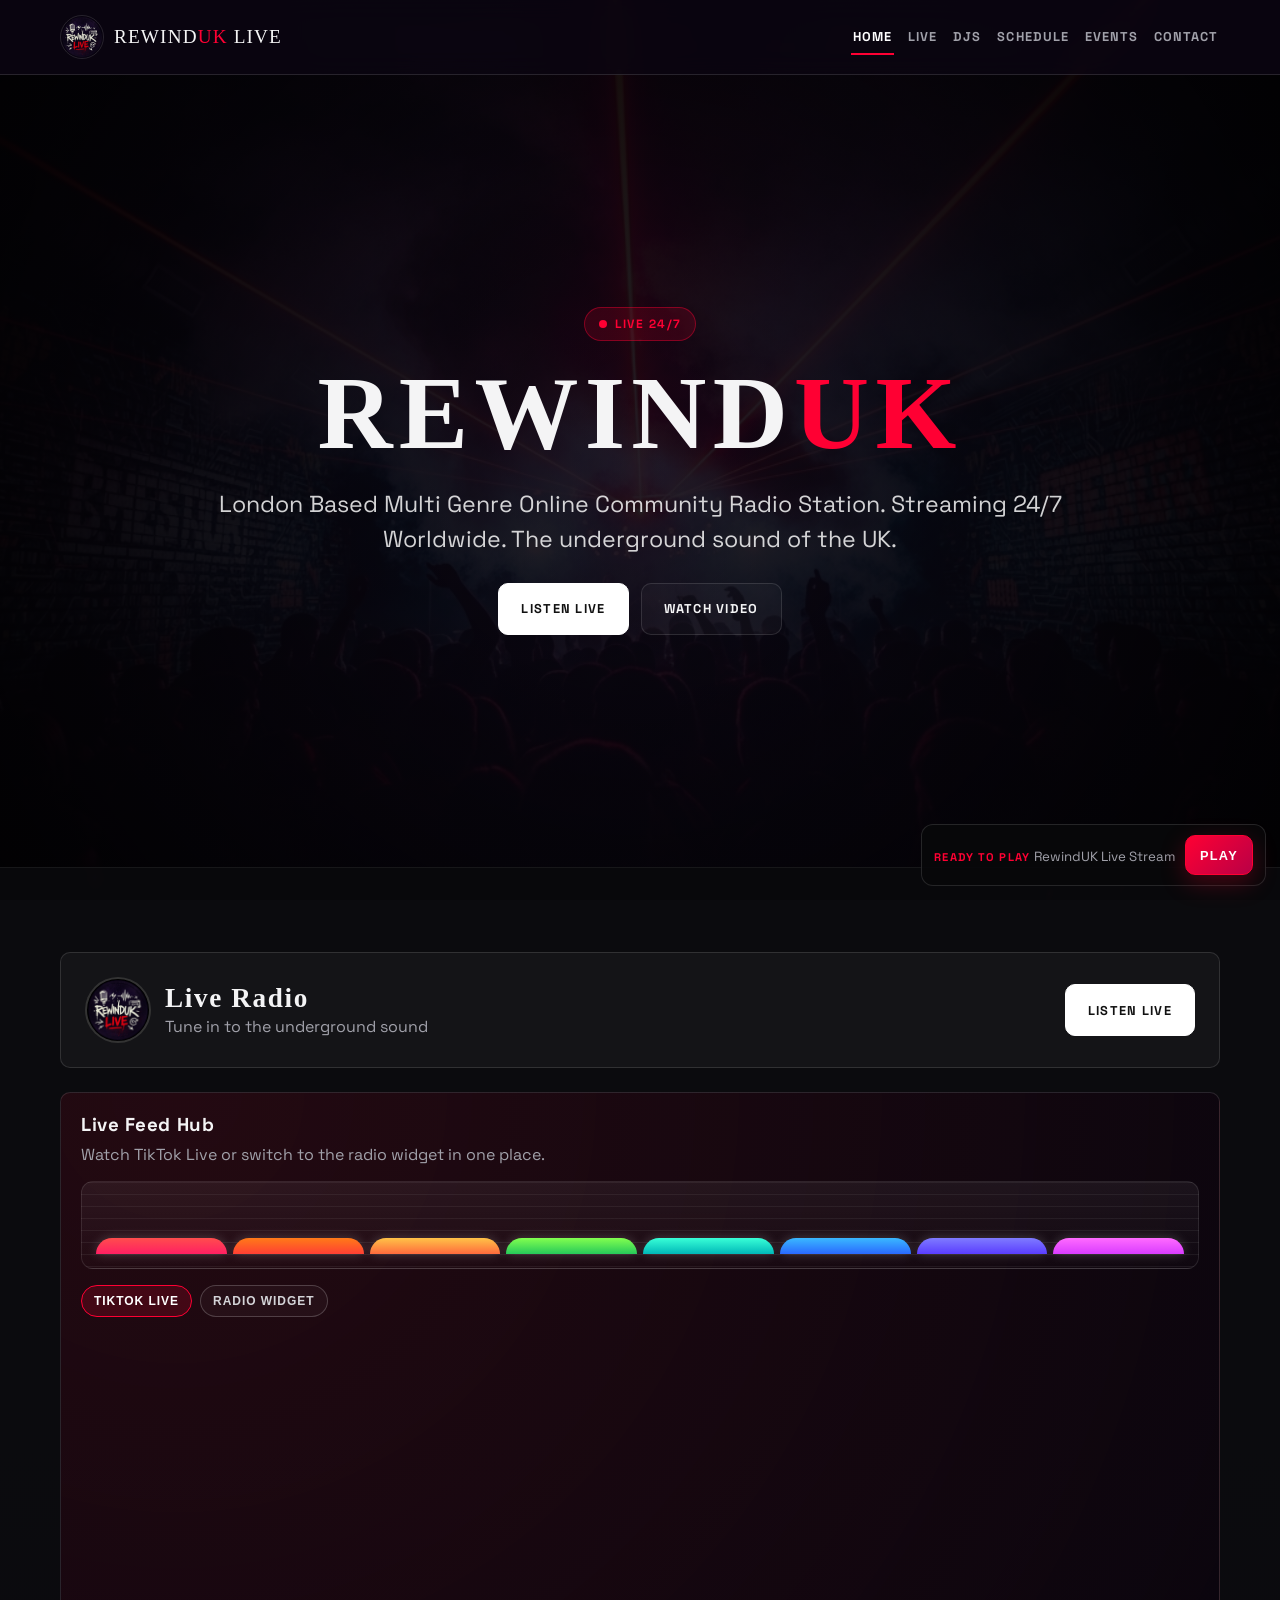
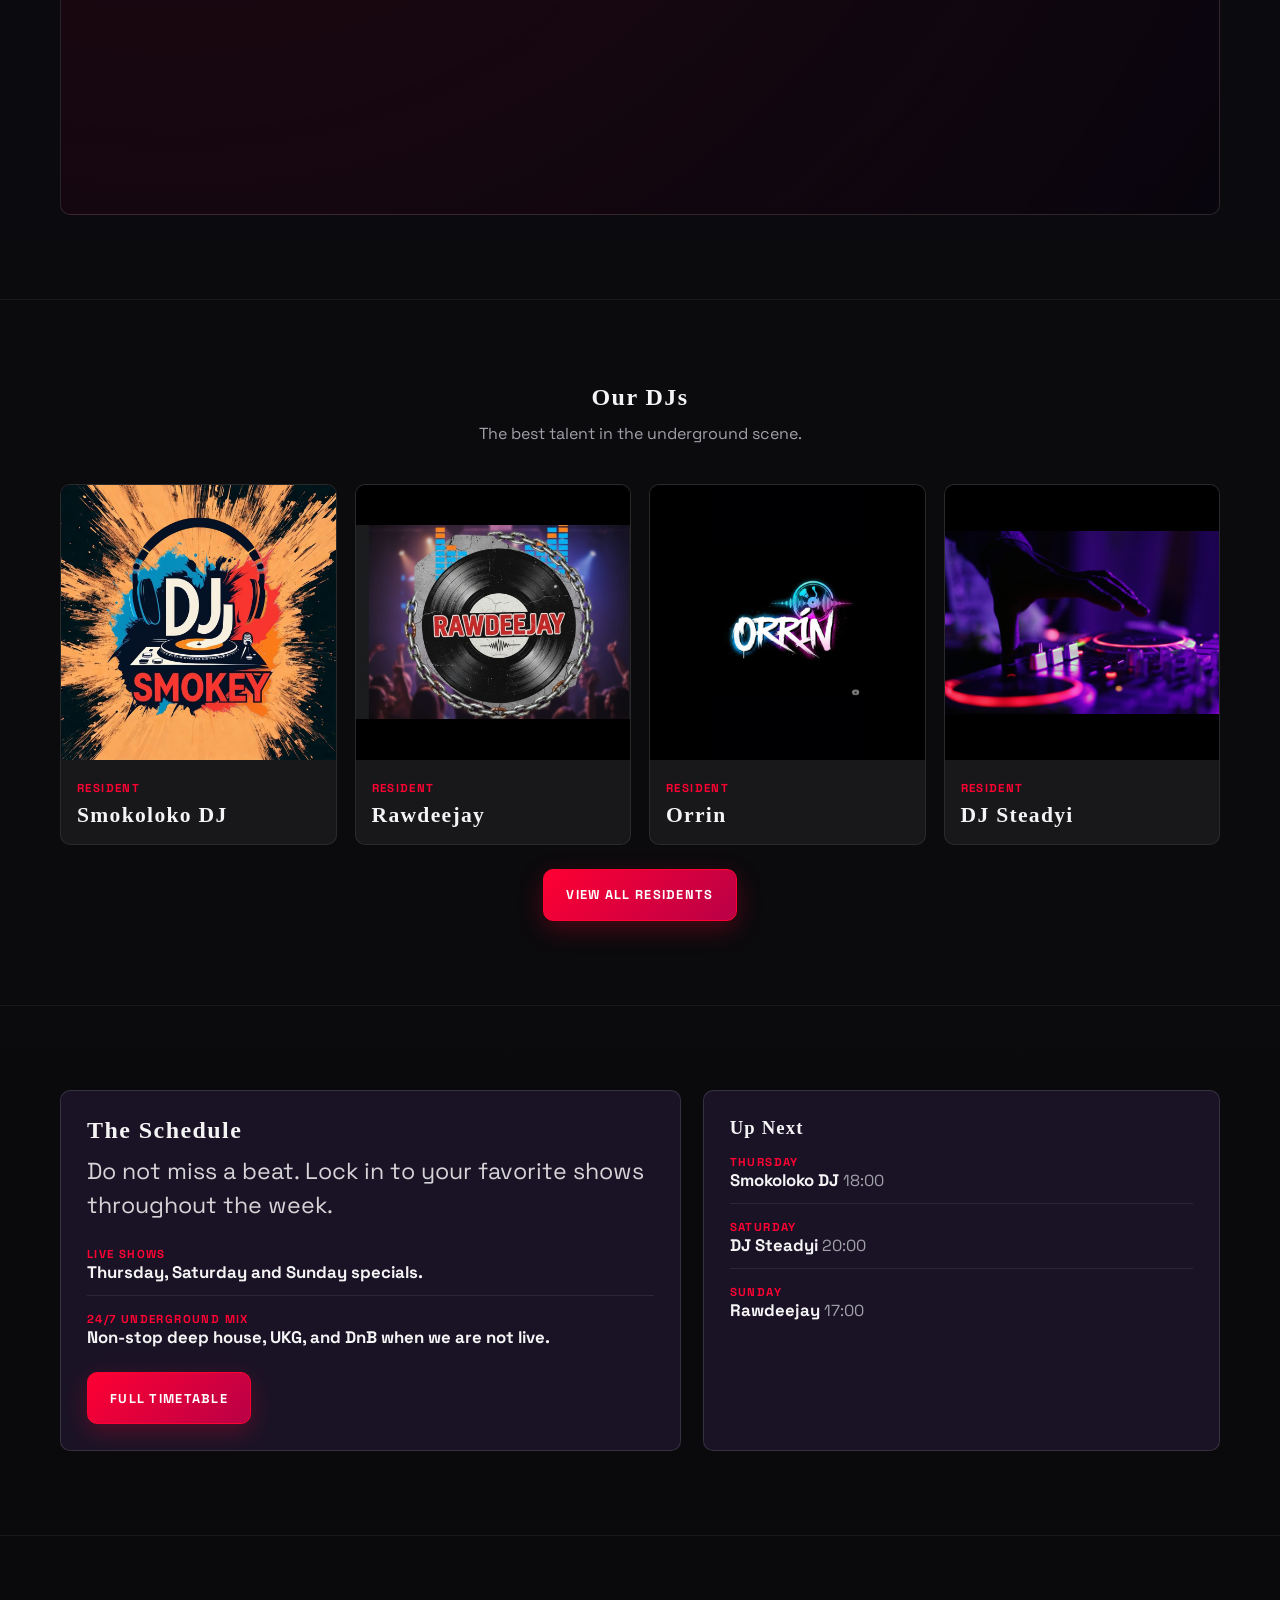
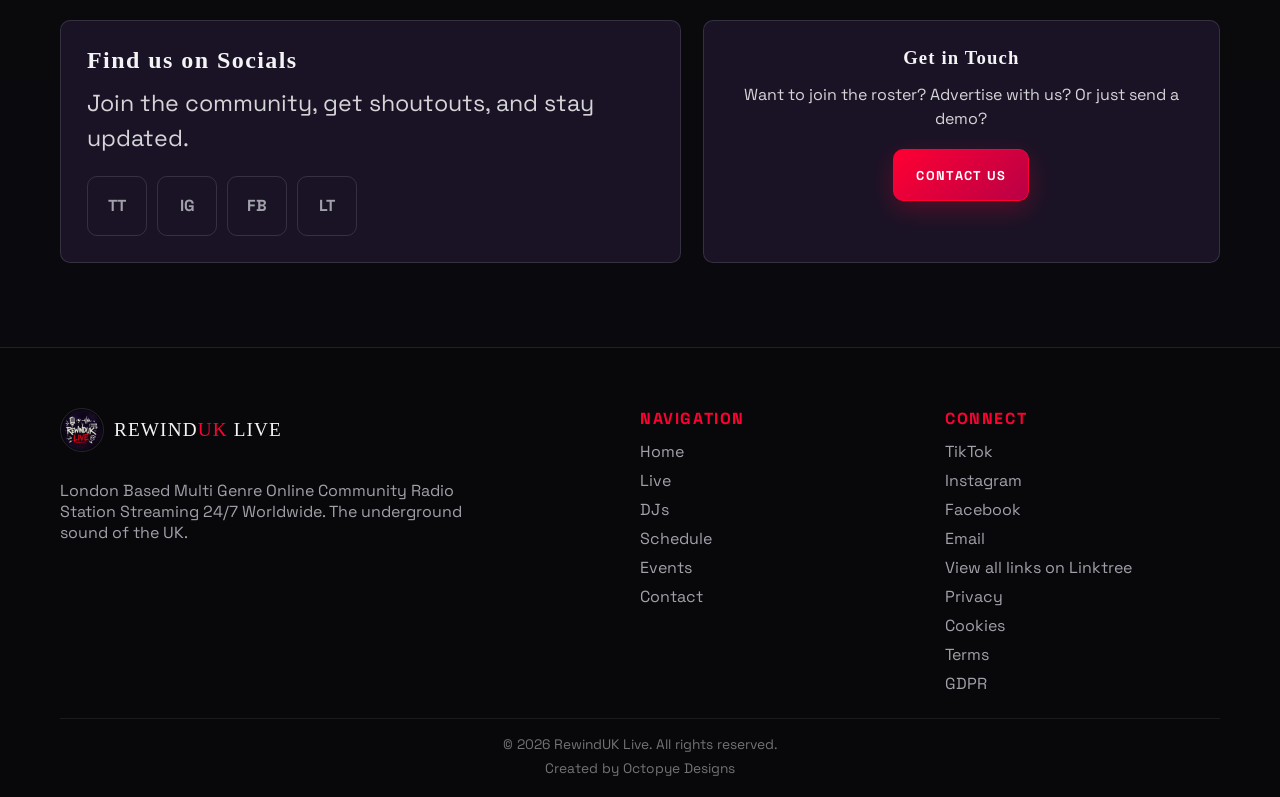
==== index.html @ 0a9ae568 "Initial production site" ====
<!doctype html>
<html lang="en">
  <head>
    <meta charset="UTF-8" />
    <meta name="viewport" content="width=device-width, initial-scale=1.0" />
    <meta
      name="description"
      content="RewindUK Live - London based multi genre online community radio station streaming 24/7 worldwide."
    />
      <meta property="og:type" content="website" />
      <meta property="og:title" content="RewindUK Live" />
      <meta property="og:description" content="RewindUK Live - London based multi genre online community radio station streaming 24/7 worldwide." />
      <meta property="og:image" content="https://rewinduk.live/assets/1000045939_1763663606731-D1ydqh02.png" />
      <meta property="og:url" content="https://rewinduk.live/" />
      <meta name="twitter:card" content="summary_large_image" />
      <meta name="twitter:title" content="RewindUK Live" />
      <meta name="twitter:description" content="RewindUK Live - London based multi genre online community radio station streaming 24/7 worldwide." />
      <meta name="twitter:image" content="https://rewinduk.live/assets/1000045939_1763663606731-D1ydqh02.png" />

      <link rel="icon" type="image/png" href="assets/1000045939_1763663606731-D1ydqh02.png" />
      <link rel="apple-touch-icon" href="assets/1000045939_1763663606731-D1ydqh02.png" />
      <link rel="manifest" href="manifest.webmanifest" />
    <title>RewindUK Live - Underground Radio Station</title>
    <link rel="preconnect" href="https://fonts.googleapis.com" />
    <link rel="preconnect" href="https://fonts.gstatic.com" crossorigin />
    <link
      href="https://fonts.googleapis.com/css2?family=Permanent+Marker&family=Rock+Salt&family=Space+Grotesk:wght@300;400;500;600;700&display=swap"
      rel="stylesheet"
    />
    <script type="application/ld+json">
      {
        "@context": "https://schema.org",
        "@graph": [
          {
            "@type": "Organization",
            "@id": "https://rewinduk.live/#organization",
            "name": "RewindUK Live",
            "url": "https://rewinduk.live",
            "logo": "https://rewinduk.live/assets/1000045939_1763663606731-D1ydqh02.png",
            "sameAs": [
              "https://tiktok.com/@rewinduklive",
              "https://instagram.com/rewinduklive",
              "https://facebook.com/rewindukradio",
              "https://linktr.ee/rewinduklive"
            ]
          },
          {
            "@type": "WebSite",
            "@id": "https://rewinduk.live/#website",
            "url": "https://rewinduk.live",
            "name": "RewindUK Live",
            "inLanguage": "en-GB",
            "publisher": {
              "@id": "https://rewinduk.live/#organization"
            },
            "description": "London based multi genre online community radio station streaming 24/7 worldwide."
          },
          {
            "@type": "RadioStation",
            "@id": "https://rewinduk.live/#radiostation",
            "name": "RewindUK Live",
            "url": "https://rewinduk.live",
            "broadcastDisplayName": "RewindUK Live",
            "genre": ["House", "UK Garage", "Drum and Bass", "Underground"],
            "parentOrganization": {
              "@id": "https://rewinduk.live/#organization"
            },
            "sameAs": [
              "https://tiktok.com/@rewinduklive",
              "https://instagram.com/rewinduklive",
              "https://facebook.com/rewindukradio"
            ]
          },
          {
            "@type": "WebPage",
            "@id": "https://rewinduk.live/#webpage",
            "url": "https://rewinduk.live/",
            "name": "RewindUK Live - Underground Radio Station",
            "isPartOf": {
              "@id": "https://rewinduk.live/#website"
            },
            "about": {
              "@id": "https://rewinduk.live/#radiostation"
            }
          },
          {
            "@type": "FAQPage",
            "@id": "https://rewinduk.live/#faq",
            "mainEntity": [
              {
                "@type": "Question",
                "name": "How do I listen to RewindUK Live?",
                "acceptedAnswer": {
                  "@type": "Answer",
                  "text": "Use the Listen Live buttons across the website or open the external player on the Live page."
                }
              },
              {
                "@type": "Question",
                "name": "Can I submit a demo or enquire about bookings?",
                "acceptedAnswer": {
                  "@type": "Answer",
                  "text": "Yes. Use the Contact page form or email contact@rewinduk.live."
                }
              }
            ]
          }
        ]
      }
    </script>
    <link rel="stylesheet" href="styles.css" />
    <script src="app.js" defer></script>
  </head>
  <body data-page="home">
    <a class="skip-link" href="#main-content">Skip to content</a>
    <header class="site-header">
      <div class="container nav-wrap">
        <a class="brand" href="index.html">
          <img src="assets/1000045939_1763663606731-D1ydqh02.png" alt="RewindUK Live Logo" />
          <span class="brand-name">REWIND<span>UK</span> LIVE</span>
        </a>
        <button class="nav-toggle" data-nav-toggle type="button">Menu</button>
        <nav class="nav-links" data-nav-links>
          <a class="active" href="index.html">Home</a>
          <a href="radio.html">Live</a>
          <a href="djs.html">DJs</a>
          <a href="schedule.html">Schedule</a>
          <a href="events.html">Events</a>
          <a href="contact.html">Contact</a>
        </nav>
      </div>
    </header>

    <main id="main-content">
      <section class="hero">
        <div class="hero-content">
          <div class="badge"><span class="pulse"></span><span data-text="site.hero.badge">Live 24/7</span></div>
          <h1>REWIND<span>UK</span></h1>
          <p class="lead" data-text="site.hero.description">
            London Based Multi Genre Online Community Radio Station. Streaming 24/7 Worldwide.
            The underground sound of the UK.
          </p>
          <div class="btn-row">
            <a class="btn btn-light" href="radio.html" data-text="site.hero.primaryCta">Listen Live</a>
            <a class="btn btn-ghost" href="https://rewinduk.live/live" target="_blank" rel="noopener noreferrer" data-text="site.hero.secondaryCta">Watch Video</a>
          </div>
        </div>
      </section>

      <section class="block">
        <div class="container">
          <div class="live-band">
            <div class="live-brand">
              <img src="assets/1000045939_1763663606731-D1ydqh02.png" alt="RewindUK" />
              <div>
                <h3 data-text="site.home.liveTitle">Live Radio</h3>
                <p data-text="site.home.liveDescription">Tune in to the underground sound</p>
              </div>
            </div>
            <a class="btn btn-light" href="radio.html" data-text="site.hero.primaryCta">Listen Now</a>
          </div>

          <div class="home-live-hub mt-24">
            <div class="home-live-hub-head">
              <div>
                <h3>Live Feed Hub</h3>
                <p class="text-muted mt-8">Watch TikTok Live or switch to the radio widget in one place.</p>
              </div>
            </div>

            <div class="live-bars mt-16" aria-hidden="true">
              <span></span>
              <span></span>
              <span></span>
              <span></span>
              <span></span>
              <span></span>
              <span></span>
              <span></span>
            </div>

            <div class="feed-tabs mt-16" role="tablist" aria-label="Homepage live feed options">
              <button class="feed-tab-btn active" type="button" data-home-feed-tab-target="tiktok" role="tab" aria-selected="true">TikTok Live</button>
              <button class="feed-tab-btn" type="button" data-home-feed-tab-target="radio" role="tab" aria-selected="false">Radio Widget</button>
            </div>

            <div class="feed-panel active" data-home-feed-panel="tiktok">
              <div class="live-frame-wrap">
                <iframe
                  title="RewindUK Live TikTok Homepage"
                  src="https://www.tiktok.com/@rewinduklive/live"
                  class="iframe-player iframe-player-live"
                  loading="lazy"
                  referrerpolicy="strict-origin-when-cross-origin"
                  allow="autoplay; encrypted-media"
                ></iframe>
              </div>
            </div>

            <div class="feed-panel" data-home-feed-panel="radio" hidden>
              <iframe
                title="RewindUK Live Radio Widget Homepage"
                src="https://sonic.onlineaudience.co.uk/cp/widgets/player/single/?p=8264"
                class="iframe-player"
                data-href="stream.externalPlayerUrl"
                loading="lazy"
              ></iframe>
            </div>
          </div>
        </div>
      </section>

      <section class="block">
        <div class="container">
          <div class="section-head">
            <h2 data-text="site.home.djsTitle">Our DJs</h2>
            <p data-text="site.home.djsDescription">The best talent in the underground scene.</p>
          </div>
          <div class="grid-4" data-home-djs>
            <a class="card" href="djs.html">
              <div class="media"><img src="assets/IMG-20251120-WA0011_1763677064856-BvGGHEVd.jpg" alt="Smokoloko DJ" /></div>
              <div class="content"><span class="eyebrow">Resident</span><h3>Smokoloko DJ</h3></div>
            </a>
            <a class="card" href="djs.html">
              <div class="media"><img src="assets/IMG-20251012-WA0033_1763677064843-JnVUMy9f.jpg" alt="Rawdeejay" /></div>
              <div class="content"><span class="eyebrow">Resident</span><h3>Rawdeejay</h3></div>
            </a>
            <a class="card" href="djs.html">
              <div class="media"><img src="assets/IMG-20251012-WA0014_1763677064867-BMR3sRDy.jpg" alt="Orrin" /></div>
              <div class="content"><span class="eyebrow">Resident</span><h3>Orrin</h3></div>
            </a>
            <a class="card" href="djs.html">
              <div class="media"><img src="assets/urban_dj_street_styl_3ed7dd59-ncjI3-wL.jpg" alt="DJ Steadyi" /></div>
              <div class="content"><span class="eyebrow">Resident</span><h3>DJ Steadyi</h3></div>
            </a>
          </div>
          <div class="btn-row mt-24">
            <a class="btn btn-primary" href="djs.html">View All Residents</a>
          </div>
        </div>
      </section>

      <section class="block">
        <div class="container grid-2">
          <article class="panel">
            <h2 data-text="site.home.scheduleTitle">The Schedule</h2>
            <p class="lead lead-left lead-section-intro" data-text="site.home.scheduleDescription">
              Do not miss a beat. Lock in to your favorite shows throughout the week.
            </p>
            <ul class="list">
              <li>
                <strong>Live Shows</strong>
                <b>Thursday, Saturday and Sunday specials.</b>
              </li>
              <li>
                <strong>24/7 Underground Mix</strong>
                <b>Non-stop deep house, UKG, and DnB when we are not live.</b>
              </li>
            </ul>
            <div class="mt-24"><a class="btn btn-primary" href="schedule.html">Full Timetable</a></div>
          </article>
          <article class="panel">
            <h3>Up Next</h3>
            <ul class="list mt-16" data-up-next>
              <li>
                <strong>Thursday</strong>
                <b>Smokoloko DJ</b>
                <span class="text-muted">18:00</span>
              </li>
              <li>
                <strong>Saturday</strong>
                <b>DJ Steadyi</b>
                <span class="text-muted">20:00</span>
              </li>
              <li>
                <strong>Sunday</strong>
                <b>Rawdeejay</b>
                <span class="text-muted">17:00</span>
              </li>
            </ul>
          </article>
        </div>
      </section>

      <section class="block">
        <div class="container grid-2">
          <article class="panel">
            <h2 data-text="site.home.socialTitle">Find us on Socials</h2>
            <p class="lead lead-left lead-social-intro" data-text="site.home.socialDescription">
              Join the community, get shoutouts, and stay updated.
            </p>
            <div class="grid-social" data-social-buttons>
              <a class="social-btn" href="https://tiktok.com/@rewinduklive" target="_blank" rel="noopener noreferrer">TT</a>
              <a class="social-btn" href="https://instagram.com/rewinduklive" target="_blank" rel="noopener noreferrer">IG</a>
              <a class="social-btn" href="https://facebook.com/rewindukradio" target="_blank" rel="noopener noreferrer">FB</a>
              <a class="social-btn" href="https://linktr.ee/rewinduklive" target="_blank" rel="noopener noreferrer">LT</a>
            </div>
          </article>
          <article class="panel text-center">
            <h3 data-text="site.home.contactTitle">Get in Touch</h3>
            <p class="lead lead-contact-intro" data-text="site.home.contactDescription">
              Want to join the roster? Advertise with us? Or just send a demo?
            </p>
            <a class="btn btn-primary" href="contact.html">Contact Us</a>
          </article>
        </div>
      </section>
    </main>

    <footer>
      <div class="container footer-grid">
        <div>
          <div class="brand mb-12">
            <img src="assets/1000045939_1763663606731-D1ydqh02.png" alt="RewindUK Live" />
            <span class="brand-name">REWIND<span>UK</span> LIVE</span>
          </div>
          <p class="text-muted max-420" data-text="site.tagline">
            London Based Multi Genre Online Community Radio Station Streaming 24/7 Worldwide.
            The underground sound of the UK.
          </p>
        </div>
        <div>
          <div class="footer-title">Navigation</div>
          <div class="footer-links" data-footer-nav>
            <a href="index.html">Home</a>
            <a href="radio.html">Radio</a>
            <a href="djs.html">DJs</a>
            <a href="schedule.html">Schedule</a>
            <a href="events.html">Events</a>
            <a href="contact.html">Contact</a>
          </div>
        </div>
        <div>
          <div class="footer-title">Connect</div>
          <div class="footer-links">
            <a href="https://tiktok.com/@rewinduklive" target="_blank" rel="noopener noreferrer">TikTok</a>
            <a href="https://instagram.com/rewinduklive" target="_blank" rel="noopener noreferrer">Instagram</a>
            <a href="https://facebook.com/rewindukradio" target="_blank" rel="noopener noreferrer">Facebook</a>
            <a href="mailto:contact@rewinduk.live">Email</a>
            <a href="https://linktr.ee/rewinduklive" target="_blank" rel="noopener noreferrer">View all links on Linktree</a>
            <a href="privacy.html">Privacy</a>
            <a href="cookies.html">Cookies</a>
            <a href="terms.html">Terms</a>
            <a href="gdpr.html">GDPR</a>
          </div>
        </div>
      </div>
      <div class="container footer-meta">
        <div>© <span data-year></span> RewindUK Live. All rights reserved.</div>
        <div class="mt-6">Created by <a href="https://octopye.com" target="_blank" rel="noopener noreferrer">Octopye Designs</a></div>
      </div>
    </footer>

    <aside class="mini-player">
      <div class="mini-player-grow">
        <strong data-stream-status>Ready to play</strong>
        <small>RewindUK Live Stream</small>
      </div>
      <button class="btn btn-primary" data-audio-toggle data-play-text="Play" data-pause-text="Pause" type="button">Play</button>
    </aside>
  </body>
</html>
---- styles.css ----
﻿:root {
  --bg: #0a0510;
  --bg-soft: #120b1d;
  --card: #1a1326;
  --text: #f4f4f5;
  --muted: #a1a1aa;
  --primary: #ff0033;
  --accent: #00c9a7;
  --primary-soft: rgba(255, 0, 51, 0.14);
  --border: rgba(255, 255, 255, 0.12);
  --radius: 10px;
  --container: 1160px;
}

* {
  box-sizing: border-box;
}

html,
body {
  margin: 0;
  padding: 0;
  scroll-behavior: smooth;
}

body {
  font-family: "Space Grotesk", sans-serif;
  color: var(--text);
  background:
    linear-gradient(rgba(10, 5, 16, 0.88), rgba(10, 5, 16, 0.95)),
    url("assets/dark_underground_rave_crowd_with_red_neon_lights-D2WanPXC.png") center / cover fixed;
  min-height: 100vh;
}

a {
  color: inherit;
  text-decoration: none;
}

img {
  max-width: 100%;
  display: block;
}

a:focus-visible,
button:focus-visible,
input:focus-visible,
textarea:focus-visible {
  outline: 2px solid var(--accent);
  outline-offset: 2px;
}

.skip-link {
  position: fixed;
  top: -80px;
  left: 12px;
  z-index: 999;
  background: #fff;
  color: #111;
  padding: 10px 14px;
  border-radius: 8px;
  font-weight: 700;
}

.skip-link:focus {
  top: 12px;
}

.container {
  width: min(var(--container), 92%);
  margin: 0 auto;
}

.site-header {
  position: sticky;
  top: 0;
  z-index: 90;
  border-bottom: 1px solid var(--border);
  background: rgba(10, 5, 16, 0.85);
  -webkit-backdrop-filter: blur(12px);
  backdrop-filter: blur(12px);
}

.nav-wrap {
  min-height: 74px;
  display: flex;
  align-items: center;
  justify-content: space-between;
  gap: 12px;
}

.brand {
  display: inline-flex;
  align-items: center;
  gap: 10px;
}

.brand img {
  width: 44px;
  height: 44px;
  border-radius: 50%;
  border: 1px solid var(--border);
}

.brand-name {
  font-family: "Permanent Marker", cursive;
  letter-spacing: 0.06em;
  font-size: 1.2rem;
}

.brand-name span {
  color: var(--primary);
}

.nav-links {
  display: flex;
  align-items: center;
  gap: 12px;
}

.nav-links a {
  color: var(--muted);
  text-transform: uppercase;
  letter-spacing: 0.08em;
  font-weight: 700;
  font-size: 0.8rem;
  padding: 8px 2px;
  border-bottom: 2px solid transparent;
  transition: color 0.2s ease, border-color 0.2s ease;
}

.nav-links a:hover,
.nav-links a.active {
  color: #fff;
  border-color: var(--primary);
}

.nav-toggle {
  display: none;
  border: 1px solid var(--border);
  background: transparent;
  color: var(--text);
  padding: 8px 12px;
  font-size: 0.95rem;
  border-radius: 8px;
}

.hero {
  min-height: 88vh;
  display: grid;
  place-items: center;
  position: relative;
  overflow: hidden;
}

.hero::after {
  content: "";
  position: absolute;
  inset: 0;
  background: radial-gradient(circle at center, transparent 0%, rgba(0, 0, 0, 0.84) 100%);
}

.hero-content {
  position: relative;
  z-index: 1;
  text-align: center;
  width: min(900px, 94%);
}

.badge {
  display: inline-flex;
  align-items: center;
  gap: 8px;
  border: 1px solid rgba(255, 0, 51, 0.4);
  background: var(--primary-soft);
  color: var(--primary);
  text-transform: uppercase;
  letter-spacing: 0.12em;
  font-weight: 700;
  font-size: 0.75rem;
  padding: 8px 14px;
  margin-bottom: 20px;
  border-radius: 999px;
}

.pulse {
  width: 8px;
  height: 8px;
  border-radius: 50%;
  background: var(--primary);
  animation: pulse 1.25s infinite;
}

h1,
h2,
h3,
h4 {
  font-family: "Permanent Marker", cursive;
  letter-spacing: 0.06em;
  margin: 0;
}

h1 {
  font-size: clamp(2.7rem, 9vw, 6.5rem);
  line-height: 1;
  margin-bottom: 22px;
}

h1 span,
h2 span,
h3 span {
  color: var(--primary);
}

.lead {
  color: rgba(255, 255, 255, 0.82);
  font-size: clamp(1rem, 2vw, 1.45rem);
  line-height: 1.5;
  margin: 0 auto 26px;
  max-width: 850px;
}

.btn-row {
  display: flex;
  gap: 12px;
  flex-wrap: wrap;
  justify-content: center;
}

.btn {
  display: inline-flex;
  align-items: center;
  justify-content: center;
  min-height: 52px;
  padding: 0 22px;
  border: 1px solid var(--border);
  text-transform: uppercase;
  letter-spacing: 0.1em;
  font-weight: 700;
  font-size: 0.8rem;
  cursor: pointer;
  border-radius: var(--radius);
  transition: transform 0.2s ease, border-color 0.2s ease, box-shadow 0.2s ease, background-color 0.2s ease, color 0.2s ease;
}

.btn:hover {
  transform: translateY(-2px);
}

.btn:active {
  transform: translateY(0);
}

.btn-primary {
  background: linear-gradient(135deg, #ff0033, #b90046);
  border-color: var(--primary);
  color: #fff;
  box-shadow: 0 8px 24px rgba(255, 0, 51, 0.26);
}

.btn-primary:hover {
  box-shadow: 0 12px 28px rgba(255, 0, 51, 0.34);
}

.btn-light {
  background: #fff;
  border-color: #fff;
  color: #111;
}

.btn-light:hover {
  background: #f0f0f0;
  border-color: #f0f0f0;
}

.btn-ghost {
  background: rgba(255, 255, 255, 0.03);
}

.btn-ghost:hover {
  border-color: var(--primary);
  color: #fff;
  background: rgba(255, 0, 51, 0.16);
}

section.block {
  padding: 84px 0;
  border-top: 1px solid rgba(255, 255, 255, 0.06);
  background: rgba(9, 9, 11, 0.88);
}

.section-head {
  text-align: center;
  margin-bottom: 40px;
}

.section-head p {
  margin: 12px auto 0;
  max-width: 760px;
  color: var(--muted);
}

.live-band {
  background: rgba(255, 255, 255, 0.04);
  border: 1px solid var(--border);
  padding: 24px;
  display: flex;
  align-items: center;
  justify-content: space-between;
  gap: 18px;
  flex-wrap: wrap;
  border-radius: var(--radius);
}

.live-brand {
  display: flex;
  align-items: center;
  gap: 14px;
}

.live-brand img {
  width: 66px;
  height: 66px;
  border-radius: 50%;
  border: 2px solid rgba(255, 255, 255, 0.2);
  object-fit: contain;
  background: #000;
}

.live-brand h3 {
  font-size: 1.7rem;
}

.live-brand p {
  margin: 2px 0 0;
  color: var(--muted);
}

.grid-4 {
  display: grid;
  gap: 18px;
  grid-template-columns: repeat(4, minmax(0, 1fr));
}

.card {
  border: 1px solid rgba(255, 255, 255, 0.08);
  background: #18181b;
  overflow: hidden;
  border-radius: var(--radius);
  transition: border-color 0.25s ease, transform 0.25s ease, box-shadow 0.25s ease;
}

.card:hover {
  border-color: rgba(255, 0, 51, 0.7);
  transform: translateY(-4px);
  box-shadow: 0 14px 28px rgba(0, 0, 0, 0.26);
}

.card .media {
  aspect-ratio: 1 / 1;
  background: #000;
  overflow: hidden;
}

.card .media img {
  width: 100%;
  height: 100%;
  object-fit: contain;
  transition: transform 0.45s ease;
}

.card:hover .media img {
  transform: scale(1.04);
}

.card .content {
  padding: 16px;
}

.card .eyebrow {
  color: var(--primary);
  font-size: 0.72rem;
  text-transform: uppercase;
  letter-spacing: 0.12em;
  font-weight: 700;
}

.card h3 {
  font-size: 1.35rem;
  margin-top: 6px;
}

.card p {
  margin-top: 10px;
  color: var(--muted);
  font-size: 0.94rem;
}

.grid-2 {
  display: grid;
  grid-template-columns: 1.2fr 1fr;
  gap: 22px;
}

.panel {
  border: 1px solid var(--border);
  background: var(--card);
  padding: 26px;
  position: relative;
  border-radius: var(--radius);
}

.list {
  margin: 0;
  padding: 0;
  list-style: none;
  display: grid;
  gap: 16px;
}

.list li {
  border-bottom: 1px solid rgba(255, 255, 255, 0.08);
  padding-bottom: 12px;
}

.list li:last-child {
  border-bottom: 0;
  padding-bottom: 0;
}

.list strong {
  display: block;
  text-transform: uppercase;
  color: var(--primary);
  font-size: 0.72rem;
  letter-spacing: 0.12em;
}

.list b {
  font-size: 1.05rem;
}

.grid-social {
  display: flex;
  gap: 10px;
  flex-wrap: wrap;
}

.social-btn {
  width: 60px;
  height: 60px;
  border: 1px solid var(--border);
  background: transparent;
  display: grid;
  place-items: center;
  font-weight: 700;
  color: var(--muted);
  border-radius: 10px;
  transition: 0.2s ease;
}

.social-btn:hover {
  border-color: var(--primary);
  color: #fff;
  background: rgba(255, 0, 51, 0.16);
}

footer {
  border-top: 1px solid rgba(255, 255, 255, 0.1);
  background: #08080a;
  padding: 60px 0 20px;
}

.footer-grid {
  display: grid;
  grid-template-columns: 2fr 1fr 1fr;
  gap: 30px;
}

.footer-title {
  color: var(--primary);
  font-size: 1rem;
  margin-bottom: 12px;
  letter-spacing: 0.1em;
  text-transform: uppercase;
  font-weight: 700;
}

.footer-links {
  display: grid;
  gap: 8px;
}

.footer-links a {
  color: var(--muted);
}

.footer-links a:hover {
  color: #fff;
}

.footer-meta {
  margin-top: 24px;
  border-top: 1px solid rgba(255, 255, 255, 0.08);
  padding-top: 16px;
  color: #737373;
  font-size: 0.86rem;
  text-align: center;
}

.footer-legal-links {
  margin-top: 10px;
  display: flex;
  justify-content: center;
  gap: 14px;
  flex-wrap: wrap;
}

.footer-legal-links a {
  color: #a1a1aa;
}

.footer-legal-links a:hover {
  color: #fff;
}

.page-head {
  padding: 80px 0 38px;
  border-bottom: 1px solid rgba(255, 255, 255, 0.08);
  background: rgba(10, 5, 16, 0.75);
}

.page-head h1 {
  margin-bottom: 10px;
}

.page-head p {
  margin: 0;
  color: var(--muted);
  max-width: 780px;
}

.radio-wrap {
  display: grid;
  grid-template-columns: 1.1fr 1fr;
  gap: 24px;
  margin-top: 34px;
}

.radio-card {
  border: 1px solid var(--border);
  background: linear-gradient(180deg, rgba(26, 19, 38, 0.95), rgba(11, 10, 17, 0.95));
  padding: 24px;
  border-radius: var(--radius);
}

.player-panel {
  display: grid;
  gap: 14px;
}

.live-top-row {
  display: flex;
  align-items: center;
  justify-content: space-between;
  gap: 12px;
  flex-wrap: wrap;
}

.live-chip {
  border: 1px solid rgba(0, 201, 167, 0.45);
  color: #6ef7df;
  background: rgba(0, 201, 167, 0.12);
  border-radius: 999px;
  padding: 6px 11px;
  font-size: 0.72rem;
  font-weight: 700;
  letter-spacing: 0.08em;
  text-transform: uppercase;
}

.live-chip.is-live {
  border-color: rgba(255, 0, 51, 0.5);
  color: #ffd6df;
  background: rgba(255, 0, 51, 0.16);
}

.live-ticker {
  border: 1px solid rgba(255, 255, 255, 0.1);
  background: rgba(255, 255, 255, 0.03);
  border-radius: 10px;
  padding: 10px 12px;
  font-size: 0.9rem;
  display: flex;
  align-items: center;
  gap: 10px;
  overflow: hidden;
}

.live-ticker strong {
  color: var(--primary);
  text-transform: uppercase;
  letter-spacing: 0.08em;
  font-size: 0.72rem;
}

.live-ticker span {
  color: #d4d4d8;
  display: inline-block;
  white-space: nowrap;
  animation: tickerSlide 11s linear infinite;
}

.btn-row-left {
  justify-content: flex-start;
}

.live-quick-links {
  display: flex;
  flex-wrap: wrap;
  gap: 10px;
}

.live-quick-links a {
  font-size: 0.8rem;
  font-weight: 700;
  color: #d4d4d8;
  padding: 6px 0;
  border-bottom: 1px dashed rgba(255, 255, 255, 0.25);
  transition: 0.2s ease;
}

.live-quick-links a:hover {
  color: #fff;
  border-bottom-color: var(--primary);
}

.live-embed-title {
  margin-bottom: 12px;
}

.live-bars {
  width: 100%;
  height: 88px;
  border: 1px solid rgba(255, 255, 255, 0.1);
  border-radius: 12px;
  background:
    linear-gradient(180deg, rgba(255, 255, 255, 0.06), rgba(255, 255, 255, 0.01)),
    repeating-linear-gradient(
      180deg,
      rgba(255, 255, 255, 0.06) 0,
      rgba(255, 255, 255, 0.06) 1px,
      transparent 1px,
      transparent 12px
    );
  display: flex;
  align-items: flex-end;
  gap: 6px;
  padding: 14px;
  overflow: hidden;
}

.live-bars span {
  flex: 1;
  min-width: 6px;
  height: 28%;
  border-radius: 999px 999px 4px 4px;
  transform-origin: bottom center;
  animation: eqBounce 1.08s cubic-bezier(0.4, 0, 0.2, 1) infinite;
  box-shadow: 0 0 12px rgba(255, 255, 255, 0.2);
}

.live-bars span:nth-child(1) {
  background: linear-gradient(180deg, #ff4d4d, #ff1f63);
  animation-duration: 0.95s;
}

.live-bars span:nth-child(2) {
  background: linear-gradient(180deg, #ff7a18, #ff3f34);
  animation-delay: 0.08s;
  animation-duration: 1.24s;
}

.live-bars span:nth-child(3) {
  background: linear-gradient(180deg, #ffc247, #ff6a3d);
  animation-delay: 0.16s;
  animation-duration: 0.88s;
}

.live-bars span:nth-child(4) {
  background: linear-gradient(180deg, #82ff4f, #26c95a);
  animation-delay: 0.24s;
  animation-duration: 1.34s;
}

.live-bars span:nth-child(5) {
  background: linear-gradient(180deg, #38ffd7, #00b8b8);
  animation-delay: 0.32s;
  animation-duration: 1.03s;
}

.live-bars span:nth-child(6) {
  background: linear-gradient(180deg, #3ab8ff, #2a69ff);
  animation-delay: 0.4s;
  animation-duration: 1.18s;
}

.live-bars span:nth-child(7) {
  background: linear-gradient(180deg, #7f7bff, #5a3dff);
  animation-delay: 0.48s;
  animation-duration: 0.92s;
}

.live-bars span:nth-child(8) {
  background: linear-gradient(180deg, #ff6bff, #d93cff);
  animation-delay: 0.56s;
  animation-duration: 1.28s;
}

body.live-playing .player-panel {
  box-shadow: 0 0 0 1px rgba(255, 0, 51, 0.25), 0 18px 40px rgba(255, 0, 51, 0.2);
}

.feed-tabs {
  display: flex;
  gap: 8px;
  flex-wrap: wrap;
  margin-bottom: 12px;
}

.home-live-hub {
  border: 1px solid rgba(255, 255, 255, 0.12);
  background: radial-gradient(circle at 10% 0%, rgba(255, 0, 51, 0.1), rgba(9, 5, 14, 0.9));
  border-radius: var(--radius);
  padding: 20px;
}

.home-live-hub-head {
  display: block;
}

.home-live-hub-head h3 {
  margin: 0;
  font-family: "Space Grotesk", sans-serif;
  letter-spacing: 0.03em;
}

.feed-tab-btn {
  border: 1px solid rgba(255, 255, 255, 0.2);
  background: rgba(255, 255, 255, 0.03);
  color: #d4d4d8;
  font-size: 0.75rem;
  text-transform: uppercase;
  letter-spacing: 0.08em;
  font-weight: 700;
  border-radius: 999px;
  padding: 8px 12px;
  cursor: pointer;
  transition: 0.2s ease;
}

.feed-tab-btn.active,
.feed-tab-btn:hover {
  border-color: var(--primary);
  background: rgba(255, 0, 51, 0.16);
  color: #fff;
}

.feed-panel {
  display: none;
}

.feed-panel.active {
  display: block;
}

.live-frame-wrap {
  position: relative;
}

.iframe-player-live {
  min-height: 620px;
}

.live-highlights {
  display: grid;
  grid-template-columns: repeat(3, minmax(0, 1fr));
  gap: 18px;
}

.now-playing {
  color: var(--muted);
  font-size: 0.92rem;
}

.stream-status {
  color: var(--primary);
  font-weight: 700;
  text-transform: uppercase;
  letter-spacing: 0.1em;
  font-size: 0.72rem;
}

.tabs {
  display: flex;
  gap: 8px;
  flex-wrap: wrap;
  margin-bottom: 18px;
}

.tab-btn {
  border: 1px solid var(--border);
  background: rgba(255, 255, 255, 0.03);
  color: var(--muted);
  padding: 9px 14px;
  text-transform: uppercase;
  letter-spacing: 0.08em;
  font-size: 0.72rem;
  font-weight: 700;
  cursor: pointer;
  border-radius: 999px;
  transition: 0.2s ease;
}

.tab-btn.active,
.tab-btn:hover {
  background: var(--primary);
  border-color: var(--primary);
  color: #fff;
}

.schedule-items {
  display: grid;
  gap: 12px;
}

.schedule-item {
  border: 1px solid rgba(255, 255, 255, 0.08);
  background: rgba(255, 255, 255, 0.03);
  padding: 15px;
  border-radius: var(--radius);
}

.schedule-item h4 {
  font-family: "Space Grotesk", sans-serif;
  margin: 0;
  font-size: 1rem;
  letter-spacing: 0.03em;
}

.schedule-item p {
  margin: 7px 0 0;
  color: var(--muted);
  font-size: 0.93rem;
}

.form-grid {
  display: grid;
  gap: 14px;
}

.field label {
  display: block;
  margin-bottom: 6px;
  color: #d4d4d8;
  text-transform: uppercase;
  letter-spacing: 0.08em;
  font-size: 0.7rem;
  font-weight: 700;
}

.field input,
.field textarea {
  width: 100%;
  border: 1px solid var(--border);
  background: rgba(0, 0, 0, 0.34);
  color: var(--text);
  padding: 12px;
  font-family: inherit;
  border-radius: 8px;
}

.field textarea {
  min-height: 140px;
  resize: vertical;
}

.mini-player {
  position: fixed;
  right: 14px;
  bottom: 14px;
  z-index: 85;
  border: 1px solid var(--border);
  background: rgba(8, 8, 10, 0.92);
  padding: 10px 12px;
  min-width: 250px;
  display: flex;
  align-items: center;
  gap: 10px;
  border-radius: 12px;
}

.mini-player strong {
  font-size: 0.7rem;
  color: var(--primary);
  text-transform: uppercase;
  letter-spacing: 0.1em;
}

.mini-player small {
  color: #a1a1aa;
}

.mini-player .btn {
  min-height: 40px;
  padding: 0 14px;
}

.iframe-player {
  width: 100%;
  min-height: 460px;
  border: 0;
  border-radius: 8px;
}

.embed-note {
  margin-top: 12px;
  color: var(--muted);
  font-size: 0.92rem;
}

.mini-player-grow {
  flex: 1;
}

.reveal {
  opacity: 0;
  transform: translateY(14px);
  transition: opacity 0.45s ease, transform 0.45s ease;
}

.reveal.in-view {
  opacity: 1;
  transform: translateY(0);
}

.to-top {
  position: fixed;
  left: 14px;
  bottom: 14px;
  z-index: 86;
  width: 42px;
  height: 42px;
  border: 1px solid var(--border);
  background: rgba(8, 8, 10, 0.92);
  color: #fff;
  border-radius: 50%;
  display: grid;
  place-items: center;
  cursor: pointer;
  opacity: 0;
  visibility: hidden;
  transform: translateY(8px);
  transition: 0.25s ease;
}

.to-top.show {
  opacity: 1;
  visibility: visible;
  transform: translateY(0);
}

.to-top:hover {
  border-color: var(--primary);
  color: var(--primary);
}

.mt-6 {
  margin-top: 6px;
}

.mt-8 {
  margin-top: 8px;
}

.mb-12 {
  margin-bottom: 12px;
}

.mt-16 {
  margin-top: 16px;
}

.mt-18 {
  margin-top: 18px;
}

.mt-22 {
  margin-top: 22px;
}

.mt-24 {
  margin-top: 24px;
}

.pt-40 {
  padding-top: 40px;
}

.lead-left {
  text-align: left;
  max-width: 100%;
}

.lead-no-margin {
  margin: 0;
}

.lead-section-intro {
  margin: 10px 0 24px;
}

.lead-social-intro {
  margin: 12px 0 20px;
}

.lead-contact-intro {
  font-size: 1rem;
  margin: 14px 0 18px;
}

.text-muted {
  color: var(--muted);
}

.text-center {
  text-align: center;
}

.max-420 {
  max-width: 420px;
}

@keyframes pulse {
  0% {
    opacity: 1;
  }
  50% {
    opacity: 0.3;
  }
  100% {
    opacity: 1;
  }
}

@keyframes eqBounce {
  0% {
    transform: scaleY(0.24);
    opacity: 0.72;
  }

  18% {
    transform: scaleY(0.9);
    opacity: 1;
  }

  38% {
    transform: scaleY(0.36);
    opacity: 0.82;
  }

  62% {
    transform: scaleY(1);
    opacity: 1;
  }

  82% {
    transform: scaleY(0.52);
    opacity: 0.88;
  }

  100% {
    transform: scaleY(0.3);
    opacity: 0.76;
  }
}

@keyframes tickerSlide {
  0% {
    transform: translateX(0);
  }
  50% {
    transform: translateX(-10px);
  }
  100% {
    transform: translateX(0);
  }
}

@media (max-width: 1024px) {
  .grid-4 {
    grid-template-columns: repeat(2, minmax(0, 1fr));
  }

  .grid-2,
  .radio-wrap,
  .footer-grid,
  .live-highlights {
    grid-template-columns: 1fr;
  }
}

@media (max-width: 760px) {
  body {
    background-attachment: scroll;
  }

  .nav-toggle {
    display: inline-block;
  }

  .nav-links {
    display: none;
    position: absolute;
    left: 0;
    right: 0;
    top: 74px;
    background: rgba(10, 5, 16, 0.98);
    border-bottom: 1px solid var(--border);
    flex-direction: column;
    align-items: flex-start;
    padding: 14px 4%;
    gap: 10px;
  }

  .nav-links a {
    width: 100%;
    border-bottom: 0;
    padding: 10px 0;
  }

  .nav-links.open {
    display: flex;
  }

  .grid-4 {
    grid-template-columns: 1fr;
  }

  .hero {
    min-height: 76vh;
  }

  .mini-player {
    left: 10px;
    right: 10px;
    min-width: 0;
  }

  .iframe-player {
    min-height: 560px;
  }

  .live-visualizer {
    height: 36px;
  }

  .to-top {
    left: auto;
    right: 14px;
    bottom: 78px;
  }

  .iframe-player-live {
    min-height: 560px;
  }

  .home-live-hub-head {
    flex-direction: column;
    align-items: flex-start;
  }
}

@media (max-width: 560px) {
  .btn-row .btn,
  .panel .btn,
  .radio-card .btn {
    width: 100%;
  }

  .home-live-hub .btn {
    width: 100%;
  }

  .nav-wrap {
    min-height: 68px;
  }

  .hero {
    min-height: 70vh;
  }
}
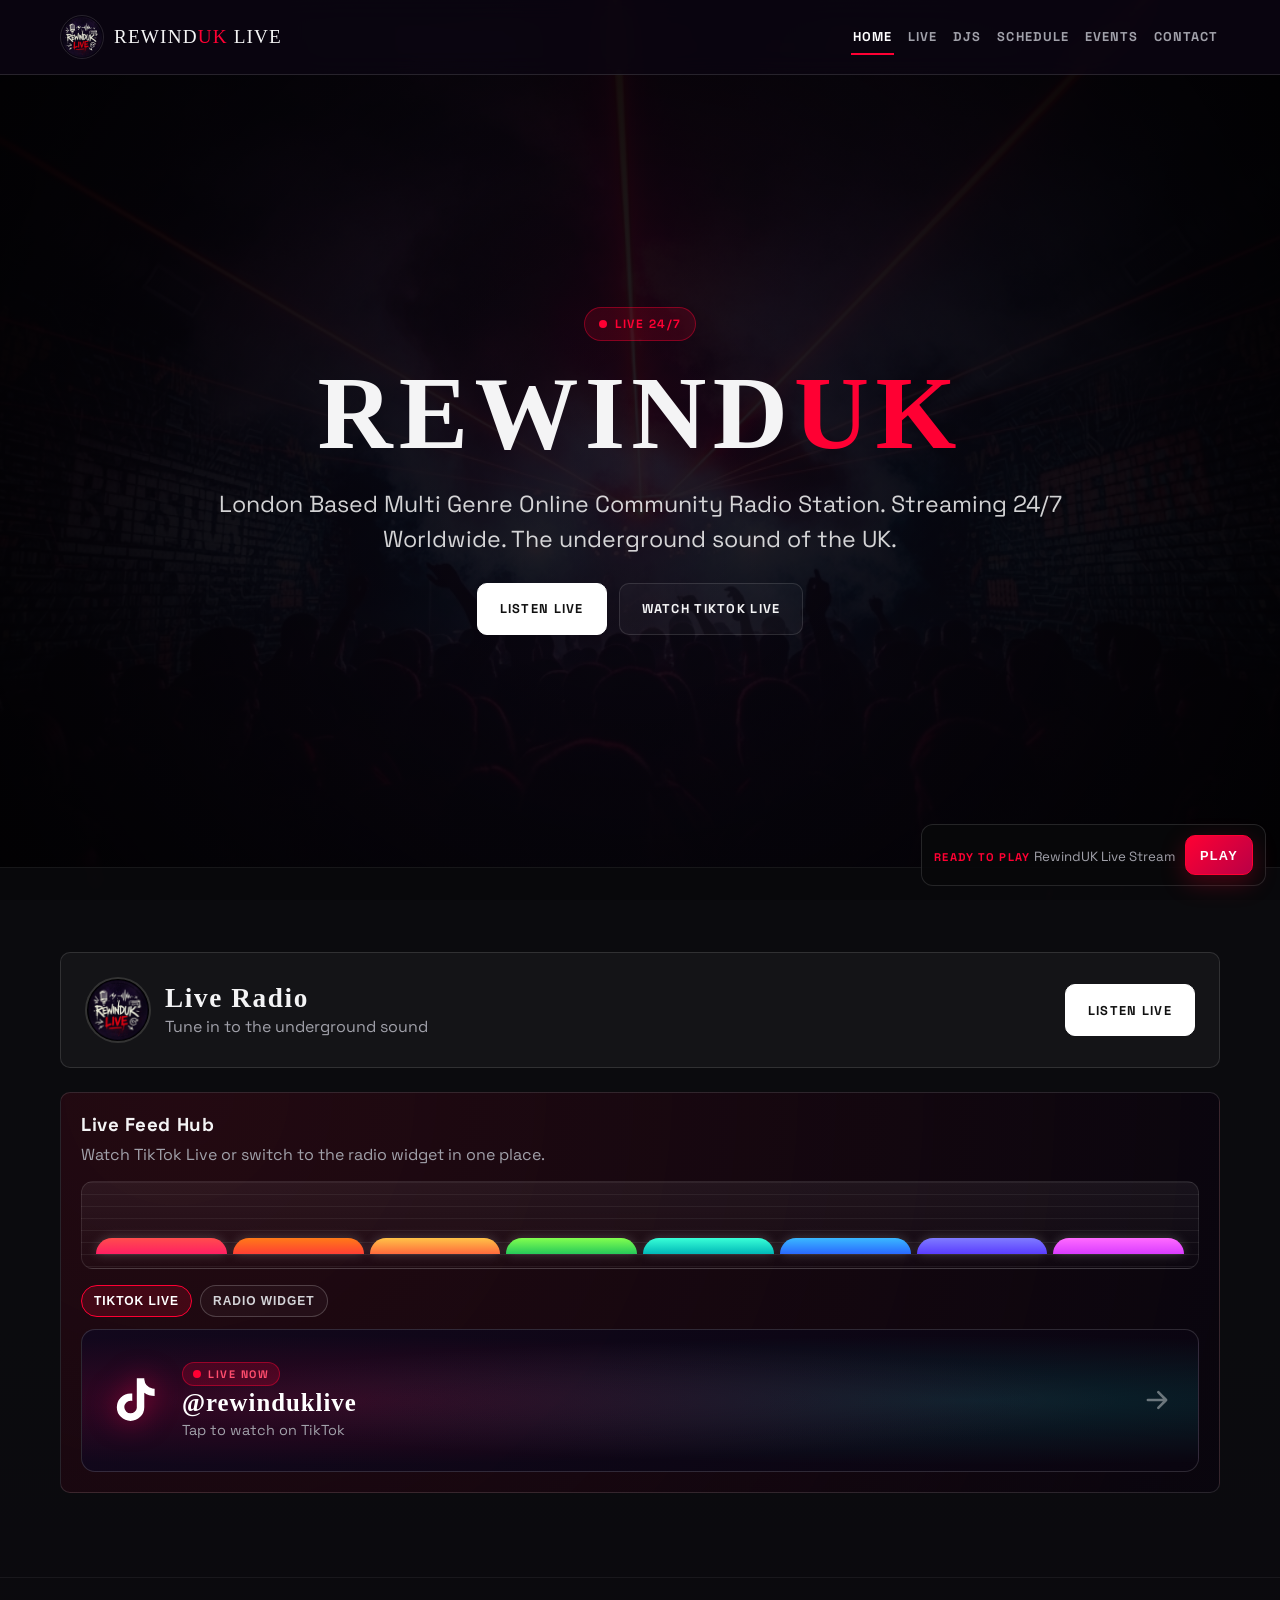
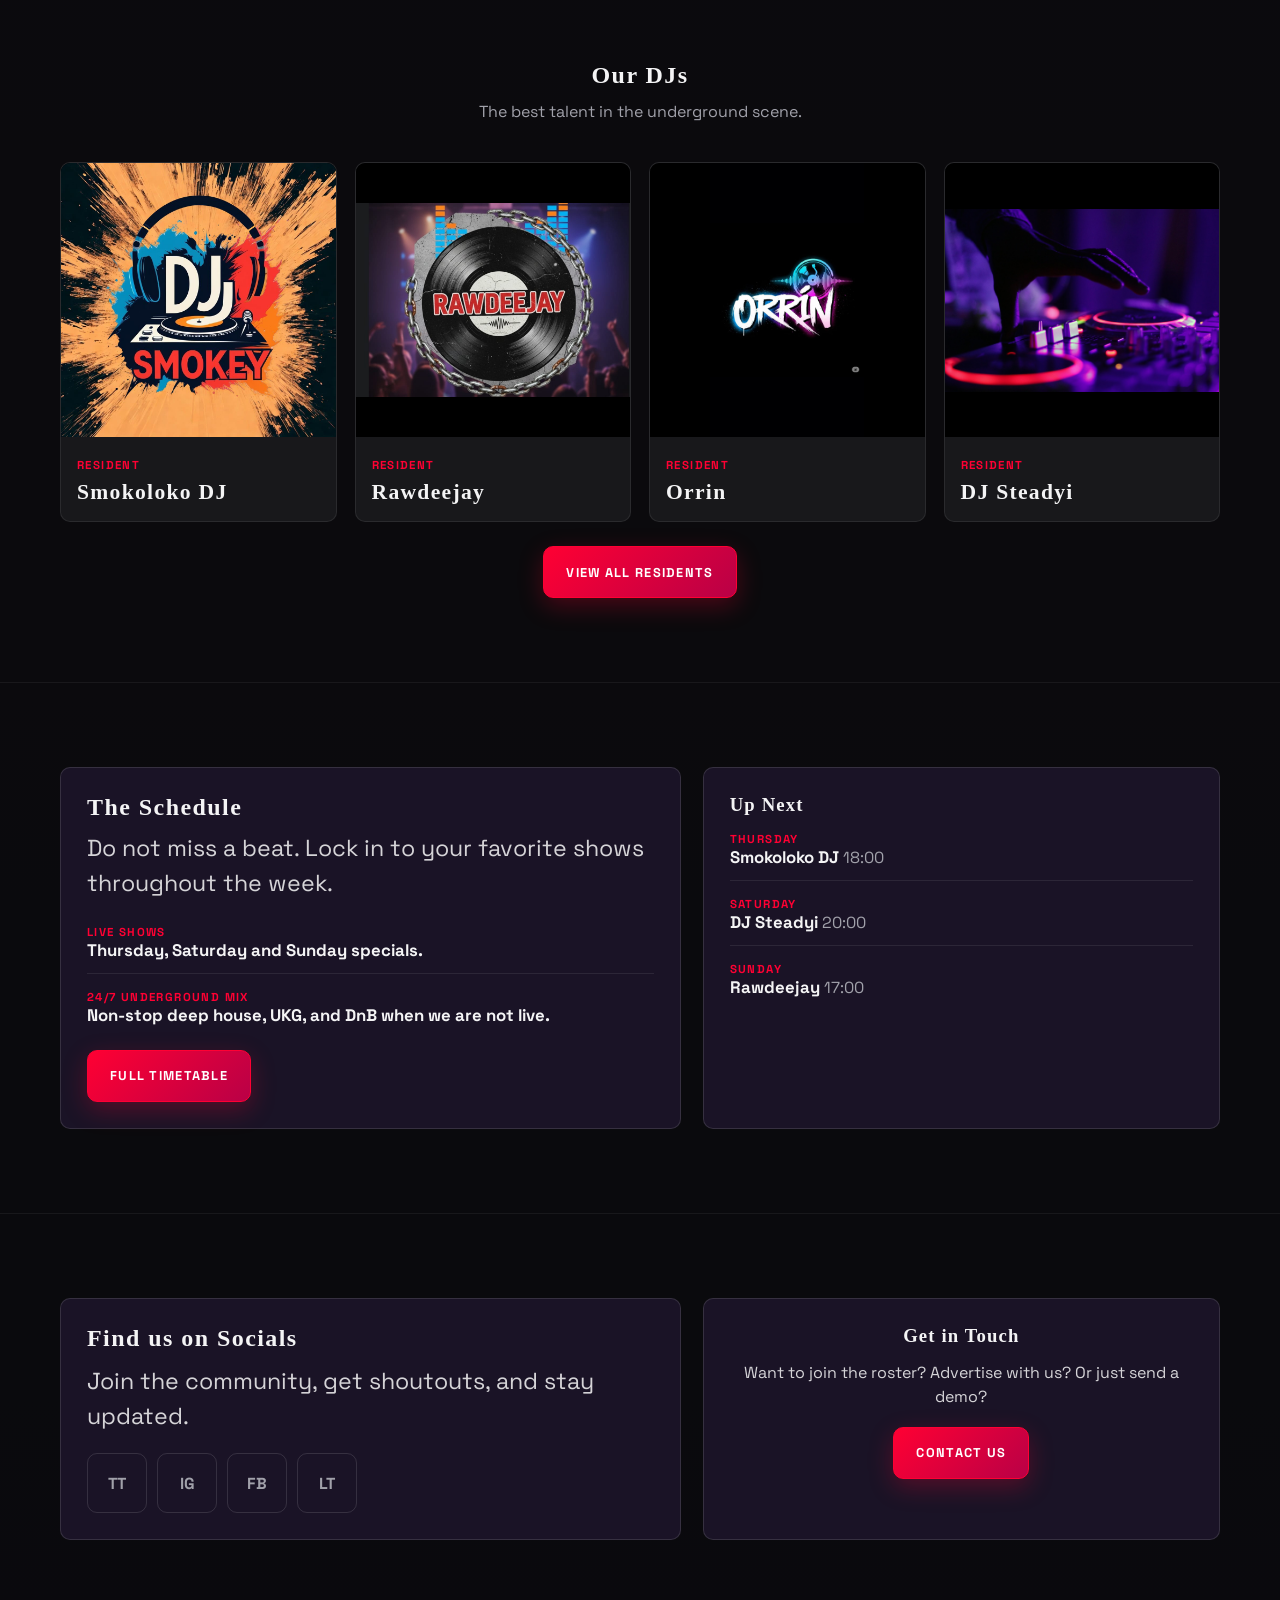
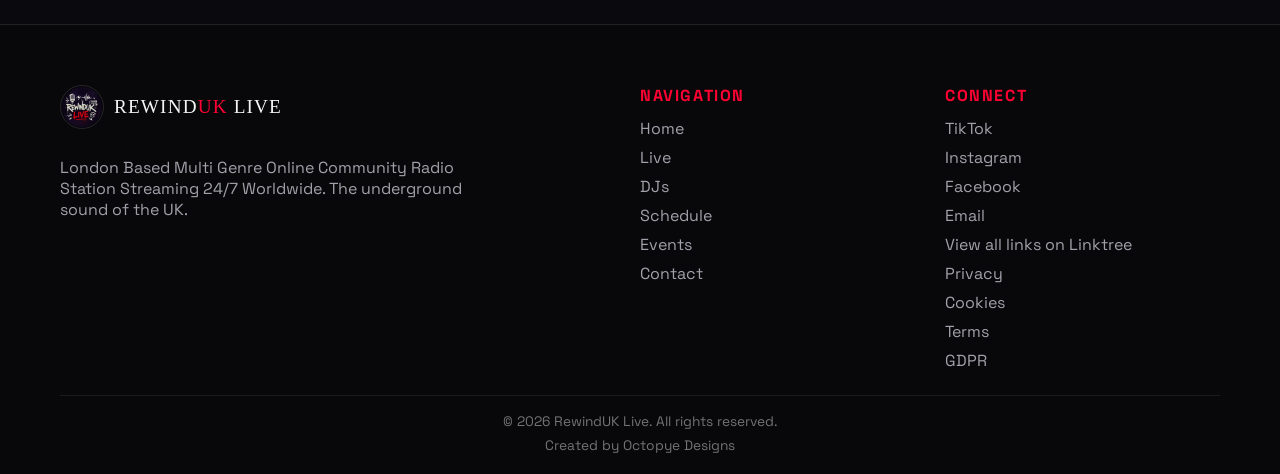
==== commit 753137dc: "Add track polling and history features; update TikTok links and styles" ====
--- a/index.html
+++ b/index.html
@@ -142,7 +142,7 @@
           </p>
           <div class="btn-row">
             <a class="btn btn-light" href="radio.html" data-text="site.hero.primaryCta">Listen Live</a>
-            <a class="btn btn-ghost" href="https://rewinduk.live/live" target="_blank" rel="noopener noreferrer" data-text="site.hero.secondaryCta">Watch Video</a>
+            <a class="btn btn-ghost" href="https://www.tiktok.com/@rewinduklive/live" target="_blank" rel="noopener noreferrer" data-text="site.hero.secondaryCta">Watch TikTok Live</a>
           </div>
         </div>
       </section>
@@ -185,16 +185,17 @@
             </div>
 
             <div class="feed-panel active" data-home-feed-panel="tiktok">
-              <div class="live-frame-wrap">
-                <iframe
-                  title="RewindUK Live TikTok Homepage"
-                  src="https://www.tiktok.com/@rewinduklive/live"
-                  class="iframe-player iframe-player-live"
-                  loading="lazy"
-                  referrerpolicy="strict-origin-when-cross-origin"
-                  allow="autoplay; encrypted-media"
-                ></iframe>
-              </div>
+              <a class="tiktok-live-card" href="https://www.tiktok.com/@rewinduklive/live" target="_blank" rel="noopener noreferrer">
+                <div class="tiktok-live-card-inner">
+                  <svg class="tiktok-icon" viewBox="0 0 24 24" fill="currentColor" aria-hidden="true"><path d="M19.59 6.69a4.83 4.83 0 0 1-3.77-4.25V2h-3.45v13.67a2.89 2.89 0 0 1-2.88 2.5 2.89 2.89 0 0 1-2.89-2.89 2.89 2.89 0 0 1 2.89-2.89c.28 0 .54.04.79.1V9.01a6.33 6.33 0 0 0-.79-.05 6.34 6.34 0 0 0-6.34 6.34 6.34 6.34 0 0 0 6.34 6.34 6.34 6.34 0 0 0 6.33-6.34V8.69a8.18 8.18 0 0 0 4.78 1.52V6.76a4.85 4.85 0 0 1-1.01-.07z"/></svg>
+                  <div class="tiktok-live-card-text">
+                    <span class="tiktok-live-badge"><span class="pulse"></span>LIVE NOW</span>
+                    <strong>@rewinduklive</strong>
+                    <span>Tap to watch on TikTok</span>
+                  </div>
+                  <svg class="tiktok-arrow" viewBox="0 0 20 20" fill="currentColor" aria-hidden="true"><path fill-rule="evenodd" d="M10.293 3.293a1 1 0 011.414 0l6 6a1 1 0 010 1.414l-6 6a1 1 0 01-1.414-1.414L14.586 11H3a1 1 0 110-2h11.586l-4.293-4.293a1 1 0 010-1.414z" clip-rule="evenodd"/></svg>
+                </div>
+              </a>
             </div>
 
             <div class="feed-panel" data-home-feed-panel="radio" hidden>
--- a/styles.css
+++ b/styles.css
@@ -660,6 +660,183 @@
   overflow: hidden;
 }
 
+/* ── Current Track Box ── */
+.current-track-box {
+  border: 1px solid rgba(255, 255, 255, 0.1);
+  background: rgba(255, 255, 255, 0.03);
+  border-radius: var(--radius);
+  padding: 14px;
+  display: flex;
+  align-items: center;
+  gap: 14px;
+}
+
+.current-track-cover {
+  width: 54px;
+  height: 54px;
+  flex-shrink: 0;
+  border-radius: 8px;
+  background: linear-gradient(135deg, rgba(255, 0, 51, 0.2), rgba(185, 0, 70, 0.12));
+  border: 1px solid rgba(255, 0, 51, 0.25);
+  display: grid;
+  place-items: center;
+  color: var(--primary);
+}
+
+.current-track-cover svg {
+  width: 26px;
+  height: 26px;
+}
+
+.current-track-info {
+  flex: 1;
+  min-width: 0;
+  display: flex;
+  flex-direction: column;
+  gap: 3px;
+}
+
+.current-track-label {
+  color: var(--primary);
+  font-size: 0.68rem;
+  font-weight: 700;
+  text-transform: uppercase;
+  letter-spacing: 0.12em;
+}
+
+.current-track-title {
+  font-family: "Space Grotesk", sans-serif;
+  font-size: 1rem;
+  font-weight: 700;
+  color: #fff;
+  white-space: nowrap;
+  overflow: hidden;
+  text-overflow: ellipsis;
+  letter-spacing: 0.02em;
+  display: block;
+}
+
+.current-track-artist {
+  font-size: 0.84rem;
+  color: var(--muted);
+  white-space: nowrap;
+  overflow: hidden;
+  text-overflow: ellipsis;
+  display: block;
+}
+
+/* ── Play Button ── */
+.player-play-btn {
+  font-size: 0.9rem;
+  letter-spacing: 0.06em;
+  padding: 0 28px;
+}
+
+/* ── Song History ── */
+.song-history {
+  border: 1px solid rgba(255, 255, 255, 0.1);
+  border-radius: var(--radius);
+  background: rgba(0, 0, 0, 0.25);
+  overflow: hidden;
+}
+
+.song-history-head {
+  display: flex;
+  justify-content: space-between;
+  align-items: center;
+  padding: 10px 14px;
+  border-bottom: 1px solid rgba(255, 255, 255, 0.08);
+  font-size: 0.72rem;
+  font-weight: 700;
+  text-transform: uppercase;
+  letter-spacing: 0.1em;
+  color: var(--muted);
+}
+
+.song-history-live {
+  width: 7px;
+  height: 7px;
+  border-radius: 50%;
+  background: var(--accent);
+  box-shadow: 0 0 6px var(--accent);
+  animation: pulse 1.4s infinite;
+}
+
+.song-history-list {
+  list-style: none;
+  margin: 0;
+  padding: 0;
+  max-height: 340px;
+  overflow-y: auto;
+  scrollbar-width: thin;
+  scrollbar-color: rgba(255, 255, 255, 0.12) transparent;
+}
+
+.song-history-placeholder {
+  padding: 18px 14px;
+  color: var(--muted);
+  font-size: 0.88rem;
+  text-align: center;
+}
+
+.song-history-item {
+  display: flex;
+  align-items: center;
+  gap: 12px;
+  padding: 10px 14px;
+  border-bottom: 1px solid rgba(255, 255, 255, 0.06);
+  transition: background 0.18s ease;
+}
+
+.song-history-item:last-child {
+  border-bottom: 0;
+}
+
+.song-history-item:hover {
+  background: rgba(255, 255, 255, 0.04);
+}
+
+.song-history-num {
+  width: 20px;
+  flex-shrink: 0;
+  font-size: 0.72rem;
+  font-weight: 700;
+  color: rgba(255, 255, 255, 0.28);
+  text-align: right;
+}
+
+.song-history-item:first-child .song-history-num {
+  color: var(--primary);
+}
+
+.song-history-detail {
+  flex: 1;
+  min-width: 0;
+  display: flex;
+  flex-direction: column;
+  gap: 2px;
+}
+
+.song-history-detail strong {
+  font-family: "Space Grotesk", sans-serif;
+  font-size: 0.9rem;
+  font-weight: 700;
+  color: #e8e8ea;
+  white-space: nowrap;
+  overflow: hidden;
+  text-overflow: ellipsis;
+  display: block;
+}
+
+.song-history-detail span {
+  font-size: 0.78rem;
+  color: var(--muted);
+  white-space: nowrap;
+  overflow: hidden;
+  text-overflow: ellipsis;
+  display: block;
+}
+
 .live-bars span {
   flex: 1;
   min-width: 6px;
@@ -780,6 +957,98 @@
 
 .iframe-player-live {
   min-height: 620px;
+}
+
+.tiktok-live-card {
+  display: block;
+  border: 1px solid rgba(255, 255, 255, 0.14);
+  border-radius: 14px;
+  background: linear-gradient(135deg, rgba(18, 8, 30, 0.95), rgba(10, 5, 16, 0.98));
+  overflow: hidden;
+  text-decoration: none;
+  transition: border-color 0.22s ease, box-shadow 0.22s ease, transform 0.22s ease;
+  position: relative;
+}
+
+.tiktok-live-card::before {
+  content: "";
+  position: absolute;
+  inset: 0;
+  background: radial-gradient(ellipse at 20% 50%, rgba(255, 0, 79, 0.15), transparent 65%),
+              radial-gradient(ellipse at 80% 50%, rgba(0, 242, 234, 0.12), transparent 65%);
+  pointer-events: none;
+}
+
+.tiktok-live-card:hover {
+  border-color: rgba(255, 255, 255, 0.3);
+  box-shadow: 0 0 0 1px rgba(255, 0, 79, 0.3), 0 20px 48px rgba(0, 0, 0, 0.5);
+  transform: translateY(-2px);
+}
+
+.tiktok-live-card-inner {
+  display: flex;
+  align-items: center;
+  gap: 20px;
+  padding: 32px 28px;
+  position: relative;
+  z-index: 1;
+}
+
+.tiktok-icon {
+  width: 52px;
+  height: 52px;
+  flex-shrink: 0;
+  color: #fff;
+  filter: drop-shadow(0 0 14px rgba(255, 0, 79, 0.6));
+}
+
+.tiktok-live-card-text {
+  flex: 1;
+  display: flex;
+  flex-direction: column;
+  gap: 5px;
+}
+
+.tiktok-live-badge {
+  display: inline-flex;
+  align-items: center;
+  gap: 7px;
+  background: rgba(255, 0, 51, 0.18);
+  border: 1px solid rgba(255, 0, 51, 0.45);
+  color: #ff4d6d;
+  font-size: 0.68rem;
+  font-weight: 700;
+  letter-spacing: 0.14em;
+  text-transform: uppercase;
+  padding: 4px 10px;
+  border-radius: 999px;
+  width: fit-content;
+}
+
+.tiktok-live-card-text strong {
+  font-family: "Permanent Marker", cursive;
+  font-size: 1.55rem;
+  letter-spacing: 0.04em;
+  color: #fff;
+  line-height: 1;
+}
+
+.tiktok-live-card-text span:last-child {
+  color: #a1a1aa;
+  font-size: 0.9rem;
+}
+
+.tiktok-arrow {
+  width: 26px;
+  height: 26px;
+  flex-shrink: 0;
+  color: rgba(255, 255, 255, 0.4);
+  transition: color 0.2s ease, transform 0.2s ease;
+}
+
+.tiktok-live-card:hover .tiktok-arrow {
+  color: #fff;
+  transform: translateX(4px);
 }
 
 .live-highlights {
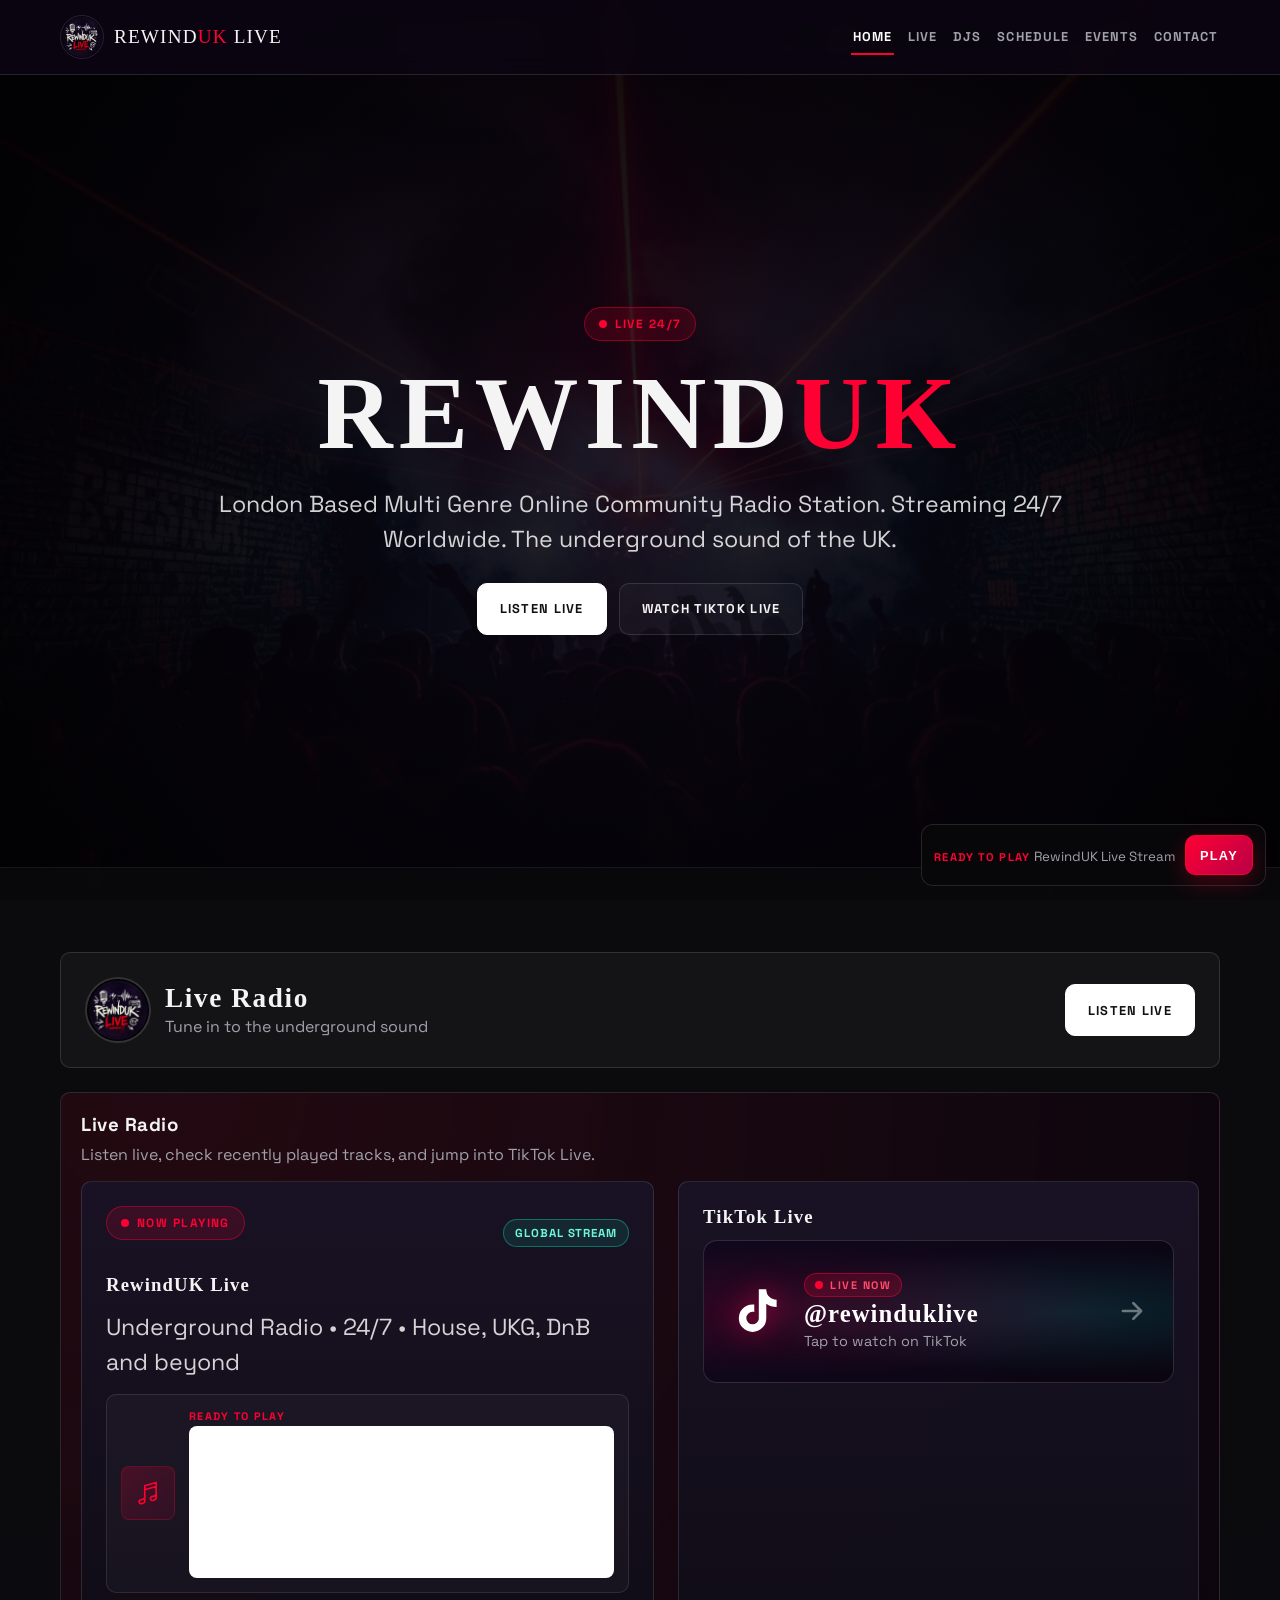
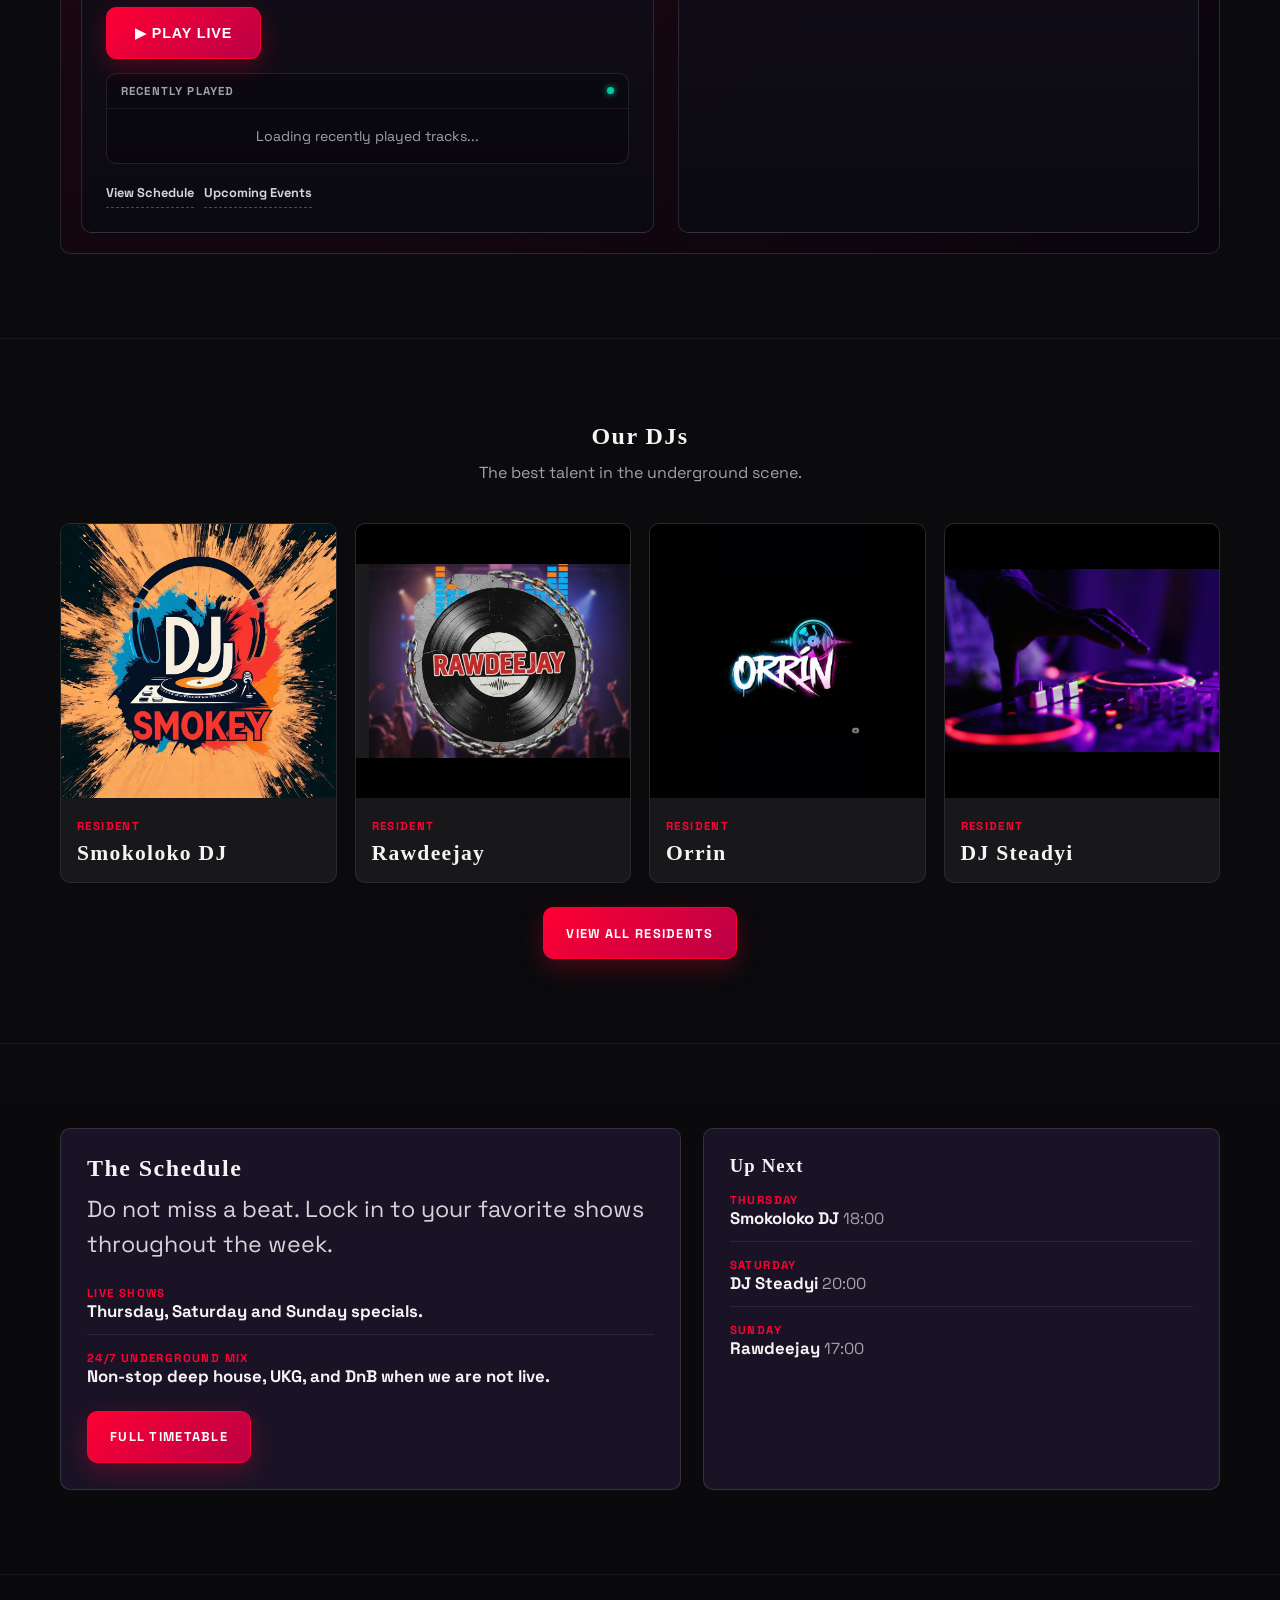
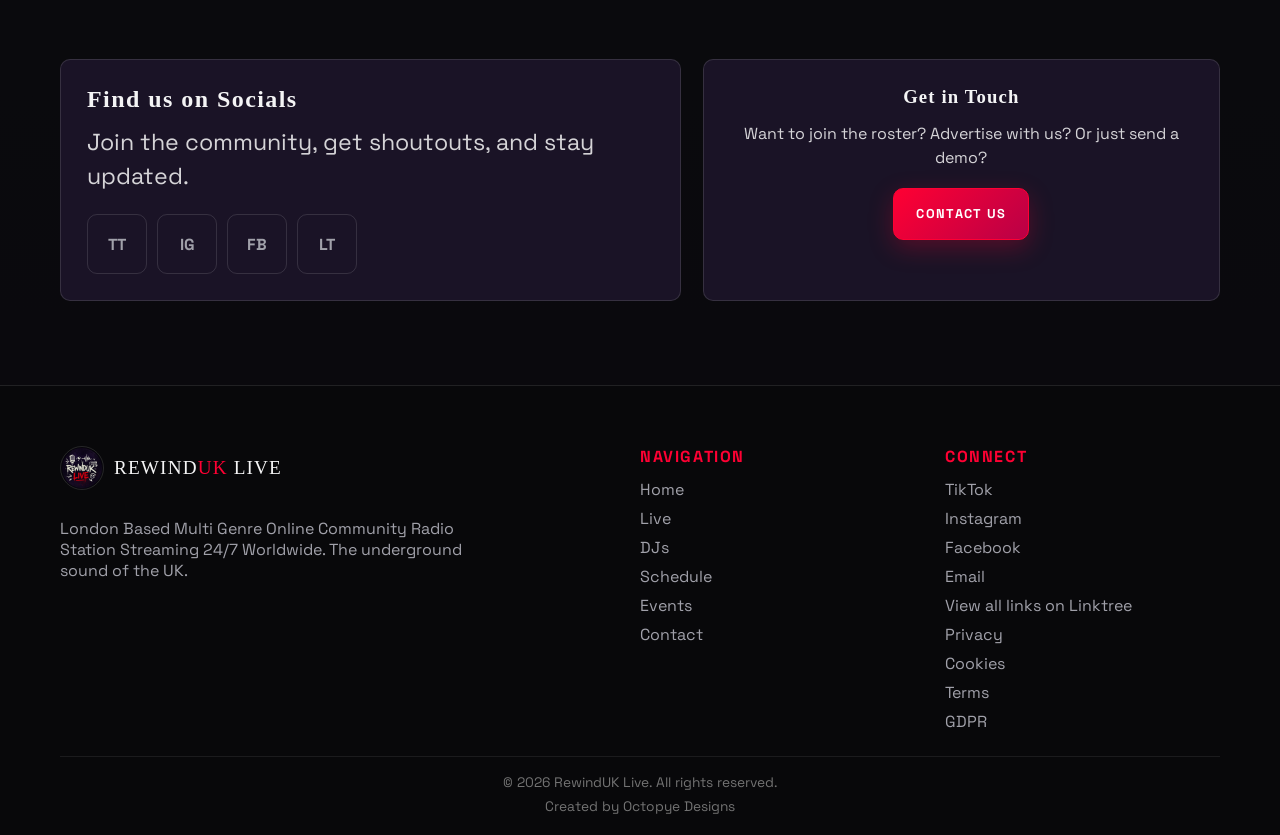
==== commit 1b5c2992: "Enhance live streaming features: add Now Playing widget, update track history display, and improve s" ====
--- a/index.html
+++ b/index.html
@@ -163,49 +163,81 @@
           <div class="home-live-hub mt-24">
             <div class="home-live-hub-head">
               <div>
-                <h3>Live Feed Hub</h3>
-                <p class="text-muted mt-8">Watch TikTok Live or switch to the radio widget in one place.</p>
+                <h3>Live Radio</h3>
+                <p class="text-muted mt-8">Listen live, check recently played tracks, and jump into TikTok Live.</p>
               </div>
             </div>
 
-            <div class="live-bars mt-16" aria-hidden="true">
-              <span></span>
-              <span></span>
-              <span></span>
-              <span></span>
-              <span></span>
-              <span></span>
-              <span></span>
-              <span></span>
-            </div>
-
-            <div class="feed-tabs mt-16" role="tablist" aria-label="Homepage live feed options">
-              <button class="feed-tab-btn active" type="button" data-home-feed-tab-target="tiktok" role="tab" aria-selected="true">TikTok Live</button>
-              <button class="feed-tab-btn" type="button" data-home-feed-tab-target="radio" role="tab" aria-selected="false">Radio Widget</button>
-            </div>
-
-            <div class="feed-panel active" data-home-feed-panel="tiktok">
-              <a class="tiktok-live-card" href="https://www.tiktok.com/@rewinduklive/live" target="_blank" rel="noopener noreferrer">
-                <div class="tiktok-live-card-inner">
-                  <svg class="tiktok-icon" viewBox="0 0 24 24" fill="currentColor" aria-hidden="true"><path d="M19.59 6.69a4.83 4.83 0 0 1-3.77-4.25V2h-3.45v13.67a2.89 2.89 0 0 1-2.88 2.5 2.89 2.89 0 0 1-2.89-2.89 2.89 2.89 0 0 1 2.89-2.89c.28 0 .54.04.79.1V9.01a6.33 6.33 0 0 0-.79-.05 6.34 6.34 0 0 0-6.34 6.34 6.34 6.34 0 0 0 6.34 6.34 6.34 6.34 0 0 0 6.33-6.34V8.69a8.18 8.18 0 0 0 4.78 1.52V6.76a4.85 4.85 0 0 1-1.01-.07z"/></svg>
-                  <div class="tiktok-live-card-text">
-                    <span class="tiktok-live-badge"><span class="pulse"></span>LIVE NOW</span>
-                    <strong>@rewinduklive</strong>
-                    <span>Tap to watch on TikTok</span>
+            <div class="radio-wrap mt-16">
+              <article class="radio-card player-panel">
+                <div class="live-top-row">
+                  <div class="badge"><span class="pulse"></span>Now Playing</div>
+                  <span class="live-chip" data-live-chip-status>Global Stream</span>
+                </div>
+                <h3>RewindUK Live</h3>
+                <p class="lead lead-left lead-no-margin">Underground Radio &bull; 24/7 &bull; House, UKG, DnB and beyond</p>
+
+                <div class="current-track-box">
+                  <div class="current-track-cover" aria-hidden="true">
+                    <svg viewBox="0 0 24 24" fill="none" stroke="currentColor" stroke-width="1.5"><path stroke-linecap="round" stroke-linejoin="round" d="M9 9l10.5-3m0 6.553v3.75a2.25 2.25 0 01-1.632 2.163l-1.32.377a1.803 1.803 0 11-.99-3.467l2.31-.66a2.25 2.25 0 001.632-2.163zm0 0V2.25L9 5.25v10.303m0 0v3.75a2.25 2.25 0 01-1.632 2.163l-1.32.377a1.803 1.803 0 01-.99-3.467l2.31-.66A2.25 2.25 0 009 15.553z"/></svg>
                   </div>
-                  <svg class="tiktok-arrow" viewBox="0 0 20 20" fill="currentColor" aria-hidden="true"><path fill-rule="evenodd" d="M10.293 3.293a1 1 0 011.414 0l6 6a1 1 0 010 1.414l-6 6a1 1 0 01-1.414-1.414L14.586 11H3a1 1 0 110-2h11.586l-4.293-4.293a1 1 0 010-1.414z" clip-rule="evenodd"/></svg>
-                </div>
-              </a>
-            </div>
-
-            <div class="feed-panel" data-home-feed-panel="radio" hidden>
-              <iframe
-                title="RewindUK Live Radio Widget Homepage"
-                src="https://sonic.onlineaudience.co.uk/cp/widgets/player/single/?p=8264"
-                class="iframe-player"
-                data-href="stream.externalPlayerUrl"
-                loading="lazy"
-              ></iframe>
+                  <div class="current-track-info">
+                    <span class="current-track-label" data-stream-status>Ready to Play</span>
+                    <iframe
+                      class="widget-nowplay-frame"
+                      name="widgetNowPlayingFrameHome"
+                      title="Now playing from Sonic widget"
+                      loading="lazy"
+                      scrolling="no"
+                    ></iframe>
+                    <form
+                      class="widget-nowplay-form"
+                      data-widget-nowplay-form
+                      method="post"
+                      target="widgetNowPlayingFrameHome"
+                      action="https://sonic.onlineaudience.co.uk/cp/widgets/player/nowplay.php"
+                    >
+                      <input type="hidden" name="rsys" value="scv26" />
+                      <input type="hidden" name="port" value="8264" />
+                      <input type="hidden" name="NoCache" value="0" data-widget-nowplay-cache />
+                    </form>
+                  </div>
+                </div>
+
+                <div class="btn-row btn-row-left">
+                  <button class="btn btn-primary player-play-btn" data-audio-toggle data-play-text="&#9654;&#xFE0E;  Play Live" data-pause-text="&#9646;&#9646;  Pause" type="button">&#9654;&#xFE0E;  Play Live</button>
+                </div>
+
+                <div class="song-history">
+                  <div class="song-history-head">
+                    <span>Recently Played</span>
+                    <span class="song-history-live" aria-hidden="true"></span>
+                  </div>
+                  <ol class="song-history-list" data-song-history>
+                    <li class="song-history-placeholder">Loading recently played tracks...</li>
+                  </ol>
+                </div>
+
+                <div class="live-quick-links">
+                  <a href="schedule.html">View Schedule</a>
+                  <a href="events.html">Upcoming Events</a>
+                </div>
+              </article>
+
+              <article class="radio-card">
+                <h3 class="live-embed-title">TikTok Live</h3>
+                <a class="tiktok-live-card" href="https://www.tiktok.com/@rewinduklive/live" target="_blank" rel="noopener noreferrer">
+                  <div class="tiktok-live-card-inner">
+                    <svg class="tiktok-icon" viewBox="0 0 24 24" fill="currentColor" aria-hidden="true"><path d="M19.59 6.69a4.83 4.83 0 0 1-3.77-4.25V2h-3.45v13.67a2.89 2.89 0 0 1-2.88 2.5 2.89 2.89 0 0 1-2.89-2.89 2.89 2.89 0 0 1 2.89-2.89c.28 0 .54.04.79.1V9.01a6.33 6.33 0 0 0-.79-.05 6.34 6.34 0 0 0-6.34 6.34 6.34 6.34 0 0 0 6.34 6.34 6.34 6.34 0 0 0 6.33-6.34V8.69a8.18 8.18 0 0 0 4.78 1.52V6.76a4.85 4.85 0 0 1-1.01-.07z"/></svg>
+                    <div class="tiktok-live-card-text">
+                      <span class="tiktok-live-badge"><span class="pulse"></span>LIVE NOW</span>
+                      <strong>@rewinduklive</strong>
+                      <span>Tap to watch on TikTok</span>
+                    </div>
+                    <svg class="tiktok-arrow" viewBox="0 0 20 20" fill="currentColor" aria-hidden="true"><path fill-rule="evenodd" d="M10.293 3.293a1 1 0 011.414 0l6 6a1 1 0 010 1.414l-6 6a1 1 0 01-1.414-1.414L14.586 11H3a1 1 0 110-2h11.586l-4.293-4.293a1 1 0 010-1.414z" clip-rule="evenodd"/></svg>
+                  </div>
+                </a>
+              </article>
             </div>
           </div>
         </div>
--- a/styles.css
+++ b/styles.css
@@ -694,6 +694,18 @@
   display: flex;
   flex-direction: column;
   gap: 3px;
+}
+
+.widget-nowplay-frame {
+  width: 100%;
+  min-height: 34px;
+  border: 1px solid rgba(255, 255, 255, 0.12);
+  border-radius: 8px;
+  background: #fff;
+}
+
+.widget-nowplay-form {
+  display: none;
 }
 
 .current-track-label {
